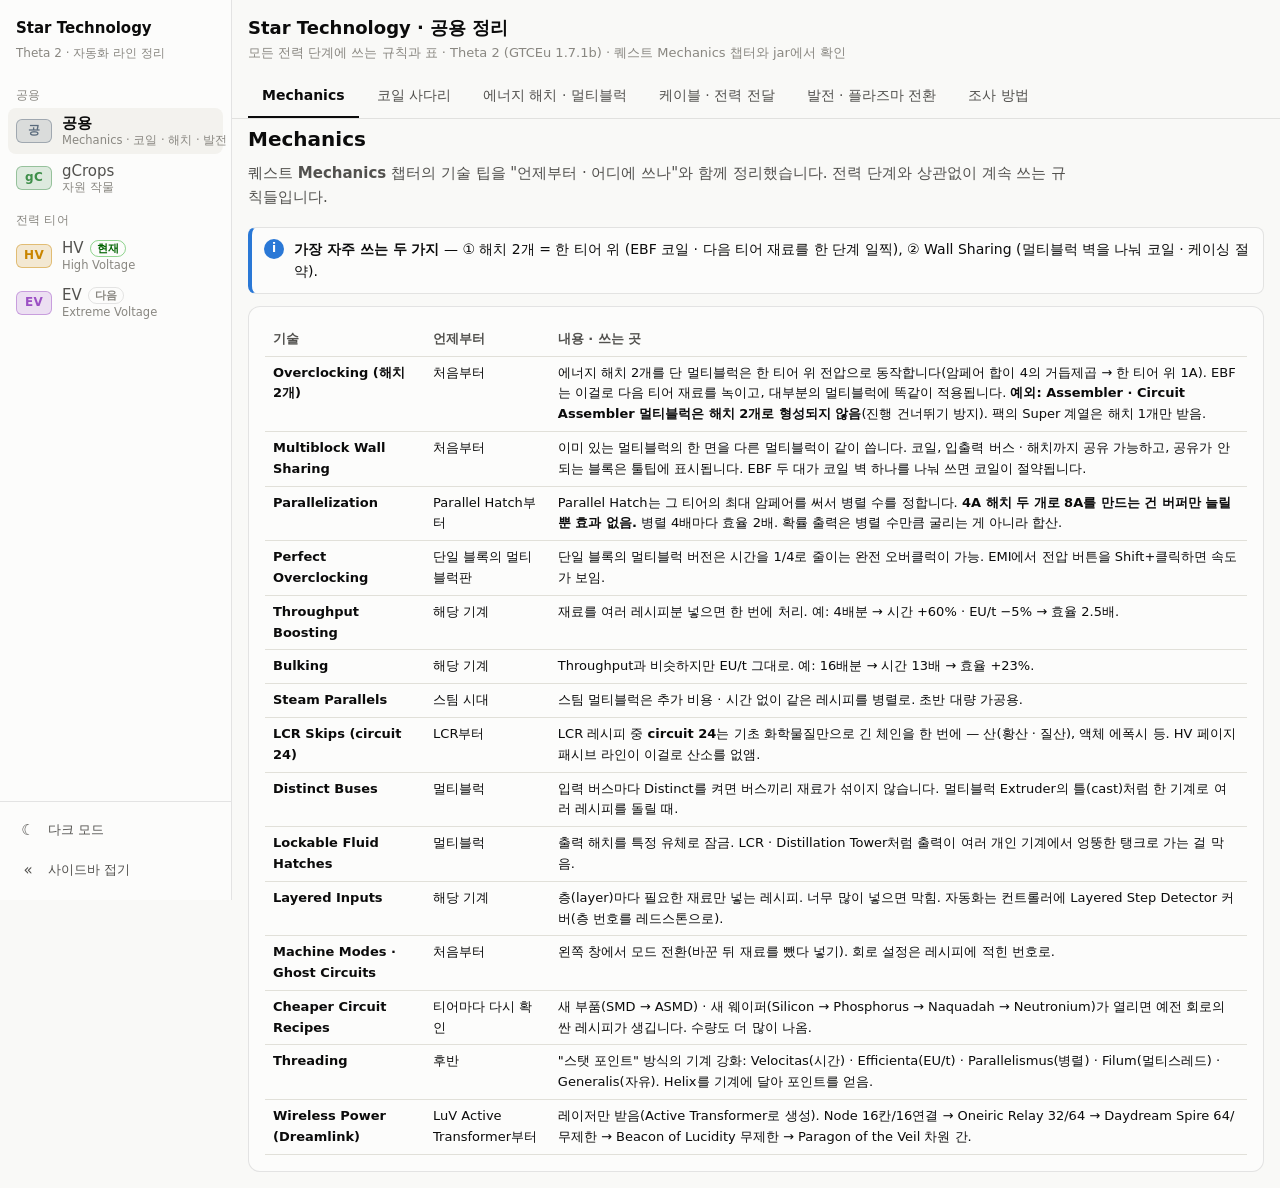
==== common.html @ 49a5d11f "Add shared page (Mechanics, coils, hatches, power) and gCrops page; fix coil and hatch notes on HV/E" ====
<!doctype html>
<html lang="ko">
<head>
<meta charset="utf-8">
<meta name="viewport" content="width=device-width, initial-scale=1">
<title>공용 정리</title>
<link rel="stylesheet" href="assets/site.css">
<link rel="stylesheet" href="assets/page.css">
<script src="assets/shell.js"></script>
</head>
<body data-tier="공용">
<header>
  <div class="wrap">
    <div class="top">
      <div>
        <h1>Star Technology · 공용 정리</h1>
        <div class="meta">모든 전력 단계에 쓰는 규칙과 표 · Theta 2 (GTCEu 1.7.1b) · 퀘스트 Mechanics 챕터와 jar에서 확인</div>
      </div>
    </div>
    <nav class="tabs" role="tablist" id="tabs"></nav>
  </div>
</header>
<main class="wrap" id="main"></main>
<div id="tip" role="tooltip"></div>
<script src="assets/charts.js"></script>
<script src="assets/layout3d.js"></script>
<script src="assets/page.js"></script>
<script>
const S = { topic: 'mech', sub: {}, layGhost: true, layPipes: true, layLabels: true };
const TN = ['ULV', 'LV', 'MV', 'HV', 'EV', 'IV', 'LuV', 'ZPM', 'UV', 'UHV'];
const V = [8, 32, 128, 512, 2048, 8192, 32768, 131072, 524288, 2097152];
const VA = [7, 30, 120, 480, 1920, 7680, 30720, 122880, 491520, 1966080];

const TOPICS = [
  { id: 'mech', name: 'Mechanics' },
  { id: 'coil', name: '코일 사다리' },
  { id: 'hatch', name: '에너지 해치 · 멀티블럭' },
  { id: 'cable', name: '케이블 · 전력 전달' },
  { id: 'power', name: '발전 · 플라즈마 전환' },
  { id: 'method', name: '조사 방법' },
];

/* ---------- Mechanics ---------- */
const MECH = [
  ['Overclocking (해치 2개)', '처음부터', '에너지 해치 2개를 단 멀티블럭은 한 티어 위 전압으로 동작합니다(암페어 합이 4의 거듭제곱 → 한 티어 위 1A). EBF는 이걸로 다음 티어 재료를 녹이고, 대부분의 멀티블럭에 똑같이 적용됩니다. <b>예외: Assembler · Circuit Assembler 멀티블럭은 해치 2개로 형성되지 않음</b>(진행 건너뛰기 방지). 팩의 Super 계열은 해치 1개만 받음.'],
  ['Multiblock Wall Sharing', '처음부터', '이미 있는 멀티블럭의 한 면을 다른 멀티블럭이 같이 씁니다. 코일, 입출력 버스 · 해치까지 공유 가능하고, 공유가 안 되는 블록은 툴팁에 표시됩니다. EBF 두 대가 코일 벽 하나를 나눠 쓰면 코일이 절약됩니다.'],
  ['Parallelization', 'Parallel Hatch부터', 'Parallel Hatch는 그 티어의 최대 암페어를 써서 병렬 수를 정합니다. <b>4A 해치 두 개로 8A를 만드는 건 버퍼만 늘릴 뿐 효과 없음.</b> 병렬 4배마다 효율 2배. 확률 출력은 병렬 수만큼 굴리는 게 아니라 합산.'],
  ['Perfect Overclocking', '단일 블록의 멀티블럭판', '단일 블록의 멀티블럭 버전은 시간을 1/4로 줄이는 완전 오버클럭이 가능. EMI에서 전압 버튼을 Shift+클릭하면 속도가 보임.'],
  ['Throughput Boosting', '해당 기계', '재료를 여러 레시피분 넣으면 한 번에 처리. 예: 4배분 → 시간 +60% · EU/t −5% → 효율 2.5배.'],
  ['Bulking', '해당 기계', 'Throughput과 비슷하지만 EU/t 그대로. 예: 16배분 → 시간 13배 → 효율 +23%.'],
  ['Steam Parallels', '스팀 시대', '스팀 멀티블럭은 추가 비용 · 시간 없이 같은 레시피를 병렬로. 초반 대량 가공용.'],
  ['LCR Skips (circuit 24)', 'LCR부터', 'LCR 레시피 중 <b>circuit 24</b>는 기초 화학물질만으로 긴 체인을 한 번에 — 산(황산 · 질산), 액체 에폭시 등. HV 페이지 패시브 라인이 이걸로 산소를 없앰.'],
  ['Distinct Buses', '멀티블럭', '입력 버스마다 Distinct를 켜면 버스끼리 재료가 섞이지 않습니다. 멀티블럭 Extruder의 틀(cast)처럼 한 기계로 여러 레시피를 돌릴 때.'],
  ['Lockable Fluid Hatches', '멀티블럭', '출력 해치를 특정 유체로 잠금. LCR · Distillation Tower처럼 출력이 여러 개인 기계에서 엉뚱한 탱크로 가는 걸 막음.'],
  ['Layered Inputs', '해당 기계', '층(layer)마다 필요한 재료만 넣는 레시피. 너무 많이 넣으면 막힘. 자동화는 컨트롤러에 Layered Step Detector 커버(층 번호를 레드스톤으로).'],
  ['Machine Modes · Ghost Circuits', '처음부터', '왼쪽 창에서 모드 전환(바꾼 뒤 재료를 뺐다 넣기). 회로 설정은 레시피에 적힌 번호로.'],
  ['Cheaper Circuit Recipes', '티어마다 다시 확인', '새 부품(SMD → ASMD) · 새 웨이퍼(Silicon → Phosphorus → Naquadah → Neutronium)가 열리면 예전 회로의 싼 레시피가 생깁니다. 수량도 더 많이 나옴.'],
  ['Threading', '후반', '"스탯 포인트" 방식의 기계 강화: Velocitas(시간) · Efficienta(EU/t) · Parallelismus(병렬) · Filum(멀티스레드) · Generalis(자유). Helix를 기계에 달아 포인트를 얻음.'],
  ['Wireless Power (Dreamlink)', 'LuV Active Transformer부터', '레이저만 받음(Active Transformer로 생성). Node 16칸/16연결 → Oneiric Relay 32/64 → Daydream Spire 64/무제한 → Beacon of Lucidity 무제한 → Paragon of the Veil 차원 간.'],
];
function viewMech() {
  return `
  <h2>Mechanics</h2>
  <p class="lead">퀘스트 <b>Mechanics</b> 챕터의 기술 팁을 "언제부터 · 어디에 쓰나"와 함께 정리했습니다. 전력 단계와 상관없이 계속 쓰는 규칙들입니다.</p>
  ${callout('info', 'i', '<b>가장 자주 쓰는 두 가지</b> — ① 해치 2개 = 한 티어 위 (EBF 코일 · 다음 티어 재료를 한 단계 일찍), ② Wall Sharing (멀티블럭 벽을 나눠 코일 · 케이싱 절약).')}
  <div class="card"><div class="tscroll"><table>
    <thead><tr><th>기술</th><th>언제부터</th><th>내용 · 쓰는 곳</th></tr></thead>
    <tbody>${MECH.map(([a, b, c]) => `<tr><td><b>${esc(a)}</b></td><td>${esc(b)}</td><td>${c}</td></tr>`).join('')}</tbody></table></div></div>`;
}

/* ---------- 코일 사다리 ---------- */
// GTCEu CoilBlock$CoilType 온도(jar). 조립 전압은 팩 coils.js. EBF 실효 온도 = 코일 + 100 × max(0, 멀티블럭 티어 − MV)
const COILS = [
  { t: 1, n: 'Cupronickel', k: 1800, make: 'Cupronickel 2x wire 8 · Bronze foil 8 · Tin Alloy 144' },
  { t: 2, n: 'Kanthal', k: 2700, make: 'Kanthal 2x wire 8 · Aluminium foil 8 · Copper 144' },
  { t: 3, n: 'Nichrome', k: 3600, make: 'Nichrome 2x wire 8 · Stainless foil 8 · Borosilicate Glass foil 4 · Aluminium 144' },
  { t: 4, n: 'RTM Alloy', k: 4500, make: 'RTM 2x wire 8 · Vanadium Steel foil 8 · Borosilicate Glass foil 8 · Nichrome 144' },
  { t: 5, n: 'HSS-G', k: 5400, make: 'HSS-G 2x wire 8 · Tungsten Carbide foil 8 · Borosilicate Glass foil 16 · Tungsten 144' },
  { t: 6, n: 'Naquadah', k: 7200, make: 'HSS-G Frame · Naquadah 2x wire 8 · Osmium foil 8 · Niobium Nitride foil 8 · Tungstensteel 144' },
  { t: 7, n: 'Trinium', k: 9001, make: 'HSS-E Frame · Trinium 2x wire 8 · Enriched Naquadah foil 8 · Niobium Nitride foil 16 · Naquadah 144' },
  { t: 8, n: 'Tritanium', k: 10800, make: 'Trinaquadalloy Frame · Tritanium 2x wire 8 · Naquadria foil 8 · Niobium Nitride foil 32 · Trinium 144' },
];
// jar 재료 정의의 blast 온도 (blast.mjs)
const BLAST = [['Stainless Steel', 1700], ['Kanthal', 1800], ['Titanium', 1941], ['Titanium 추출(TiCl4)', 2141], ['Silicon Boule', 1784], ['Phosphorus Boule', 2484], ['Nichrome', 2700], ['Niobium', 2750],
  ['Tungstensteel', 3000], ['RTM Alloy', 3000], ['Tungsten Carbide', 3058], ['Tungsten', 3600], ['HSS-G', 4200], ['Iridium · Osmium · Osmiridium', 4500], ['Niobium-Titanium · Vanadium-Gallium · YBCO', 4500],
  ['HSS-E · HSS-S', 5000], ['Naquadah', 5000], ['Naquadah Boule', 5400], ['Samarium', 5400], ['Europium', 6000], ['Neutronium Boule', 6484], ['Enriched Naquadah', 7000], ['Naquadah Alloy · Trinium', 7200], ['Naquadria', 9000]];
const effTemp = c => c.k + 100 * Math.max(0, (c.t + 1) - 2);   // 그 티어 해치 2개 = 한 티어 위
function viewCoil() {
  const rows = COILS.map((c, i) => {
    const max = effTemp(c), prev = i ? effTemp(COILS[i - 1]) : 0;
    const newly = BLAST.filter(([, k]) => k <= max && k > prev).map(([n]) => n);
    return { c, max, newly };
  });
  return `
  <h2>코일 사다리</h2>
  <p class="lead"><b>해치 2개 = 한 티어 위</b>라서, 각 전력 단계에서 <b>한 단계 위 코일을 만들고 바로 씁니다</b> — MV에서 Kanthal, HV에서 Nichrome, EV에서 RTM. 코일 조립기의 전압이 그 단계 전압이고, 코일 재료의 blast 온도는 바로 아래 코일 + 해치 2개 보너스로 녹습니다.</p>
  ${callout('info', 'i', 'EBF 실효 온도 = 코일 온도 + <b>100K × (멀티블럭 티어 − MV)</b> — jar의 <code>CoilWorkableElectricMultiblockMachine</code>에서 확인. 멀티블럭 티어는 해치 합산 전압이라 해치 2개면 한 티어 위로 계산됩니다. 코일 온도: Cupronickel 1800 · Kanthal 2700 · Nichrome 3600 · RTM 4500 · HSS-G 5400 · Naquadah 7200 · Trinium 9001 · Tritanium 10800 (<code>CoilBlock$CoilType</code>).')}
  <div class="card">
    <h3>단계별 코일과 녹일 수 있는 온도</h3>
    <p class="sub">해치 2개 기준. 막대 = 그 단계에서 만든 코일로 낼 수 있는 최고 온도.</p>
    ${hbar(rows.map(r => ({ label: `${TN[r.c.t]} → ${r.c.n}`, sub: `조립 ${TN[r.c.t]} · 멀티블럭 ${TN[r.c.t + 1]}`, value: r.max, color: 'var(--s8)', text: `${fmt(r.max, 0)}K` })), { cols: ['단계 → 코일', '최고 온도'] })}
  </div>
  <div class="card">
    <div class="tscroll"><table>
      <thead><tr><th>단계</th><th>만들 코일</th><th class="n">코일</th><th class="n">최고 (해치 2개)</th><th>새로 녹는 것</th><th>코일 재료 (팩 <code>coils.js</code>)</th></tr></thead>
      <tbody>${rows.map(r => `<tr><td><b>${TN[r.c.t]}</b></td><td>${r.c.n}</td><td class="n">${fmt(r.c.k, 0)}K</td><td class="n"><b>${fmt(r.max, 0)}K</b></td><td>${esc(r.newly.join(' · ') || '—')}</td><td>${esc(r.c.make)}</td></tr>`).join('')}</tbody></table></div>
    <p class="sub" style="margin:10px 0 0">1,750K가 넘는 금속은 Hot ingot으로 나와 Vacuum Freezer가 필요합니다(Kanthal은 Chemical Bath로 식힘). 팩 코일 <code>molybdenum_disilicide_coil_block</code>(EV 조립)은 GCYM · 팩 멀티블럭 전용 케이싱.</p>
  </div>
  <div class="card">
    <h3>같은 규칙이 적용되는 곳</h3>
    <ul class="pts">
      <li><b>해치 2개를 받는 멀티블럭 전부</b>: EBF · Distillation Tower · LCR · Vacuum Freezer · Implosion Compressor · Pyrolyse Oven · GCYM 대형 기계 · 팩 Ore Factory · Void Extractor · Large Sieve 등(에너지 해치 탭) — 전압이 한 단계 위라 다음 티어 레시피가 한 단계 일찍 됩니다.</li>
      <li><b>안 되는 곳</b>: 단일 블록 기계, <b>Assembler · Circuit Assembler 멀티블럭</b>(Mechanics), 팩 <b>Super</b> 계열(해치 1개).</li>
    </ul>
  </div>`;
}

/* ---------- 에너지 해치 · 멀티블럭 ---------- */
const HATCH_PARTS = [
  ['LV', '—', 'Tin 케이블 2 · LV Voltage Coil', '—'], ['MV', 'ULPIC 1', 'Copper 케이블 2 · MV Voltage Coil', 'ULPIC: Silicon · Blue 렌즈 → Cutter MV (클린룸 X)'],
  ['HV', 'LPIC 2', 'Gold 케이블 2 · HV Voltage Coil · NaK 1000', 'LPIC: Orange 렌즈 → Cutter <b>HV · 클린룸</b>'], ['EV', 'PIC 2', 'Aluminium 케이블 2 · EV Voltage Coil(Pt fine 16) · NaK 2000', 'PIC: Phosphorus · Brown 렌즈 → Cutter <b>EV · 클린룸</b>'],
  ['IV', 'HPIC 2', 'Tungsten 케이블 2 · IV Voltage Coil · NaK 3000', 'HPIC: Cutter <b>IV · 클린룸</b>'], ['LuV', 'HPIC 2 + LuV 회로', 'NbTi 케이블 4 · LuV Voltage Coil 2 · NaK 6000 · Solder 720 (Assembly Line)', 'UHPIC 절단은 LuV'],
  ['ZPM', 'UHPIC 2 + ZPM 회로', 'Vanadium-Gallium 케이블 4 · ZPM Voltage Coil 2 · NaK 8000 · Solder 1440 (Assembly Line)', '—'], ['UV', 'UHPIC 2 + UV 회로', 'YBCO 케이블 4 · UV Voltage Coil 2 · NaK 10000 · Solder 2880 (Assembly Line)', '—'],
];
const H1 = ['Super EBF', 'Super Vacuum Freezer', 'Super Electric Ore Factory', 'Super Cutter', 'Super Implosion Compressor', 'Super Pyrolyse', 'Super Cracker', 'Super ABS', 'Distillery Column', 'Industrial Extraction Chamber', 'Industrial Brewing Station', 'Rock Filtrator', 'Mechanical Sieve'];
const H2 = ['Electric Blast Furnace', 'Large Chemical Reactor', 'Distillation Tower', 'Vacuum Freezer', 'Implosion Compressor', 'Pyrolyse Oven', 'GCYM 대형 기계 (Large Cutter · Mixer · Centrifuge …) — Large Assembler · Circuit Assembler 제외', 'Electric Ore Factory · Ore Processing Plant (팩)', 'Void Extractor (팩)', 'Large Sieve · Rock Sifter (팩)', 'Molten Destabiliser (팩 · LuV)'];
function viewHatch() {
  return `
  <h2>에너지 해치 · 멀티블럭</h2>
  <p class="lead">멀티블럭이 에너지 해치를 몇 개 받는지가 "그 레시피를 언제 돌릴 수 있나"를 정합니다. GTCEu 멀티블럭은 <code>autoAbilities</code>로 <b>최소 1 · 최대 2</b>(jar), 팩 멀티블럭은 <code>P.ability(PA.euIn, { max })</code>로 각자 정합니다(startup 스크립트).</p>
  <div class="grid2">
    <div class="card"><h3>해치 1개만 — 같은 티어 해치가 필요</h3><ul class="pts">${H1.map(x => `<li>${esc(x)}</li>`).join('')}</ul>
      <p class="sub" style="margin:10px 0 0">팩의 <b>Super</b> 계열은 전부 1개. 빠르지만 한 티어 위 레시피를 앞당겨 쓸 수 없습니다.</p></div>
    <div class="card"><h3>해치 2개까지 — 한 티어 아래 해치 2개로 대체</h3><ul class="pts">${H2.map(x => `<li>${esc(x)}</li>`).join('')}</ul>
      <p class="sub" style="margin:10px 0 0">여기 없는 팩 멀티블럭은 컨트롤러 툴팁 ${EMI}. <b>예외</b>: Assembler · <b>Circuit Assembler</b> 멀티블럭은 해치 2개로 형성되지 않습니다(Mechanics). Cleanroom의 한도는 ${EMI}.</p></div>
  </div>
  <div class="card">
    <h3>티어별 에너지 해치 부품</h3>
    <p class="sub">해치는 그 티어 Assembler(LuV부터 Assembly Line)로 만들고, 부품 칩의 절단 전압이 한 단계씩 올라갑니다 — <b>HV 해치부터 클린룸이 필요</b>합니다.</p>
    <div class="tscroll"><table><thead><tr><th>해치</th><th>칩</th><th>나머지</th><th>칩 만드는 곳</th></tr></thead>
      <tbody>${HATCH_PARTS.map(r => `<tr><td><b>${r[0]}</b></td><td>${r[1]}</td><td>${r[2]}</td><td>${r[3]}</td></tr>`).join('')}</tbody></table></div>
  </div>
  <div class="card">
    <h3>웨이퍼 사다리</h3>
    <div class="tscroll"><table><thead><tr><th>Boule</th><th>EBF</th><th class="n">온도</th><th>실제로 녹는 단계 (해치 2개)</th><th>여는 것</th></tr></thead>
      <tbody>
        <tr><td>Silicon</td><td>MV</td><td class="n">1,784K</td><td>LV→MV Cupronickel (1,800)</td><td>CPU · RAM · ULPIC · LPIC · ILC · SSoC (MV 각인)</td></tr>
        <tr><td>Phosphorus</td><td>HV</td><td class="n">2,484K</td><td>MV Kanthal (2,800)</td><td>NAND · NOR · PIC · SoC (HV · 클린룸) · 각인 수량 ×4</td></tr>
        <tr><td>Naquadah</td><td>EV</td><td class="n">5,400K</td><td><b>IV</b> HSS-G (5,800) — EV 레시피지만 온도 때문에 IV</td><td>ASoC · 각인 수량 ×8</td></tr>
        <tr><td>Neutronium</td><td>IV</td><td class="n">6,484K</td><td><b>LuV</b> Naquadah (7,700)</td><td>각인 수량 ×16</td></tr>
      </tbody></table></div>
  </div>`;
}

/* ---------- 케이블 · 전력 전달 ---------- */
const SC = [['LV', 'Soul Infused'], ['MV', 'Signalum'], ['HV', 'Lumium'], ['EV', 'Enderium'], ['IV', 'Shellite'], ['LuV', 'Twinite'], ['ZPM', 'Dragonsteel'], ['UV', 'Prismalium · Melodium'], ['UHV', 'Stellarium'], ['UEV', 'Ancient Runicalium · Enriched Pallarovium Alloy'], ['UIV', 'Rhenium Super-Composite Alloy']];
function viewCable() {
  return `
  <h2>케이블 · 전력 전달</h2>
  <div class="grid2">
    <div class="card"><h3>티어별 초전도 케이블 (Mechanics)</h3><p class="sub">손실 0 · 암페어 더 많이. GTCEu 자체 초전도체보다 만들기 쉬워서 이쪽을 씁니다.</p>
      <div class="tscroll"><table><thead><tr><th>티어</th><th>재료</th></tr></thead><tbody>${SC.map(([a, b]) => `<tr><td><b>${a}</b></td><td>${esc(b)}</td></tr>`).join('')}</tbody></table></div></div>
    <div class="card"><h3>전압 올리기 · 옮기기</h3><ul class="pts">
      <li><b>트랜스포머 승압</b>: 한 단계 아래 4A → 위 1A. <code>&lt;tier&gt;_transformer</code>는 그 티어와 한 단계 위를 잇습니다(HV 트랜스포머 = HV ↔ EV). Assembler: Hull + 한 단계 위 케이블 1 + 그 티어 케이블 4 ${EMI} 개수.</li>
      <li><b>컨버터</b>(<code>enableFEConverters: true</code>): FE ↔ EU, <b>4 FE = 1 EU</b>(<code>gtceu.yaml</code>). 기지는 LaserIO 에너지 카드 → <code>mv_16a</code> 컨버터 방식.</li>
      <li><b>해치 2개 = 한 티어 위</b>라 멀티블럭은 승압 없이 한 단계 위 전압을 씁니다(해치 탭).</li>
      <li><b>Dreamlink</b>(LuV Active Transformer부터): 레이저만 받는 무선 전력. 범위 · 연결 수는 Mechanics 탭.</li>
    </ul></div>
  </div>`;
}

/* ---------- 발전 · 플라즈마 전환 ---------- */
// 공급: 한 대(한 기)당 대략 EU/t — 팩 · jar 값. 수요: 상시 가동 기계 10대 × 그 티어 VA (가정)
const GEN = [
  { n: 'Lapidary Dynamo (EV 킷)', t: 'HV~EV', ti: 3, eu: 1080, note: '40 RF/t × BaseMod 27 × DynamoPower 4 = 4,320 RF/t ÷ 4. Diatron으로 시간당 다이아몬드 ~140개/대', col: 'var(--s4)' },
  { n: 'Large Combustion Engine', t: 'EV', ti: 4, eu: 2048, note: 'Gasoline 1,600 EU/mB → 1.28 mB/t. 산소 부스트 ×2', col: 'var(--s2)' },
  { n: 'Extreme Combustion Engine', t: 'IV', ti: 5, eu: 8192, note: 'Liquid Oxygen 부스트 ×2. High Octane 3,200 EU/mB', col: 'var(--s2)' },
  { n: 'Fusion LuV + Plasma (Helium)', t: 'LuV', ti: 6, eu: 72700, note: 'D 1000 + T 1000 → He 플라즈마 1000 / 7.2초. 5mB당 27t × 2048. 순출력 (터빈 효율 전)', col: 'var(--s5)' },
  { n: 'Fusion ZPM + Plasma (Nitrogen)', t: 'ZPM', ti: 7, eu: 296000, note: 'Be 144 + D 3000 → N 플라즈마 1000 / 7.2초. 5mB당 110t × 2048', col: 'var(--s5)' },
  { n: 'Fusion ZPM + Plasma (Argon)', t: 'ZPM', ti: 7, eu: 305000, note: 'C 144 + Mg 144 → Ar 플라즈마 1000 / 7.2초. 5mB당 116t × 2048', col: 'var(--s5)' },
  { n: 'Fusion UV + Plasma (Nickel)', t: 'UV', ti: 8, eu: 338000, note: 'K 144 + F 1000 → Ni 플라즈마 144 / 7.2초. 1mB당 180t × 2048', col: 'var(--s5)' },
];
const LOAD = 10;   // 상시 가동 기계 수 가정
function viewPower() {
  const tiers = [3, 4, 5, 6, 7, 8];
  const demand = t => LOAD * VA[t];
  const logw = v => Math.max(2, Math.log10(v) / Math.log10(3e6) * 100);
  return `
  <h2>발전 · 플라즈마 전환</h2>
  <p class="lead">Power 챕터가 의도한 경로는 <b>Thermal Dynamo(증강은 EV까지) → Large · Extreme · Modular Combustion → Fusion + Plasma Turbine</b>입니다. 보석 발전으로 버틸 수 있는 한계와 플라즈마로 넘어갈 시점을 수요 · 공급으로 추정했습니다.</p>
  ${callout('ok', '✓', `<b>결론 (추정)</b> — 보석 발전은 <b>EV 중반(~10k EU/t, Dynamo 10대 · 다이아몬드 시간당 ~1,400개)</b>이 한계입니다. <b>IV 진입 때 Extreme Combustion</b>으로 넘어가고, <b>플라즈마 터빈은 LuV Fusion(헬륨)부터 가능하지만 한 기 7만 EU/t라 LuV 수요(~30만)를 못 채우므로 본격 전환은 ZPM Fusion(질소 · 아르곤, 기당 ~30만)</b>입니다. LuV 동안은 Extreme Combustion 여러 대 + Fusion LuV를 병행하세요.`)}
  ${callout('info', 'i', '<b>보석 발전을 늘리는 길</b> — 다이아몬드를 체질 대신 <a href="gcrops.html#plan">gCrops</a>로 키우면(Diamond = 작물 티어 1, LV Harvester) 한계가 다이아몬드 공급이 아니라 Dynamo 수로 바뀝니다. 그래도 증강 킷이 EV까지라 한 대 1,080 EU/t는 그대로여서, IV부터는 Combustion으로 넘어가는 결론은 같습니다.')}
  <div class="card">
    <h3>티어별 수요 vs 발전원 한 기</h3>
    <p class="sub">수요 = 상시 가동 기계 ${LOAD}대 × 그 티어 VA (가정 · 로그 막대). 실제 수요는 각 티어 페이지의 청크 전력을 합해 보정하세요.</p>
    <div class="tscroll"><table><thead><tr><th>티어</th><th class="n">수요 (가정)</th><th style="width:45%">규모</th><th>그 티어까지 쓸 수 있는 발전원 (필요 대수)</th></tr></thead>
      <tbody>${tiers.map(t => {
        const d = demand(t);
        const fit = GEN.filter(g => g.ti <= t && d / g.eu <= 40).map(g => `${g.n} ${fmt(Math.ceil(d / g.eu), 0)}기`).join(' · ');
        return `<tr><td><b>${TN[t]}</b></td><td class="n">${fmt(d, 0)} EU/t</td><td><div style="height:10px;border-radius:3px;background:var(--s8);width:${logw(d)}%"></div></td><td>${fit || '—'}</td></tr>`;
      }).join('')}</tbody></table></div>
  </div>
  <div class="card">
    <h3>발전원 한 기(대)의 출력</h3>
    ${hbar(GEN.map(g => ({ label: g.n, sub: g.t, value: Math.log10(g.eu), color: g.col, text: `${fmt(g.eu, 0)} EU/t`, tip: `${fmt(g.eu, 0)} EU/t|${g.note}` })), { cols: ['발전원', 'EU/t (로그 막대)'], noAxis: true })}
    <div class="tscroll" style="margin-top:12px"><table><thead><tr><th>발전원</th><th class="n">EU/t</th><th>근거</th></tr></thead>
      <tbody>${GEN.map(g => `<tr><td>${esc(g.n)}</td><td class="n">${fmt(g.eu, 0)}</td><td>${esc(g.note)}</td></tr>`).join('')}</tbody></table></div>
  </div>
  <div class="grid2">
    <div class="card"><h3>보석 발전의 한계</h3><ul class="pts">
      <li>Lapidary Dynamo 출력 = 40 RF/t × <b>BaseMod</b>(업그레이드 킷 LV 6 · MV 9 · HV 15 · EV 27) × <b>DynamoPower</b>(1 + Arc 킷 0.5/1/2/3) — Thermal jar <code>DynamoBlockEntity</code>.</li>
      <li>연료 에너지 × DynamoEnergy(Arc 0.95→0.8 × MCI 1.15→1.6). Diatron 750k RF · Flawless ×2.5 · Exquisite ×6.25(보석 4개).</li>
      <li>EV 킷 1대 = 1,080 EU/t. Exquisite로 태우면 시간당 보석 ~210개 = 다이아몬드 dust ~140 + Energium ~70. <b>10대(10.8k EU/t)면 다이아몬드 시간당 ~1,400개</b> — Rock Filter · Sand 체질로는 여기서 막힙니다.</li>
      <li>증강 킷이 EV까지만 있어서(<code>thermal_augments.js</code>) IV부터는 출력이 더 오르지 않습니다.</li>
    </ul></div>
    <div class="card"><h3>플라즈마 준비</h3><ul class="pts">
      <li>팩이 Fusion을 자체 레시피(<code>fusion_scaling.js</code>, <code>reflector_fusion_reactor</code>)로 바꿨습니다. 반사판 티어 1 = LuV Fusion(Helium · Lutetium …), 2 = ZPM(Nitrogen · Oxygen · Argon · Tin), 3 = UV(Nickel · Iron), 4 = Americium.</li>
      <li>플라즈마 연료값도 팩 값(<code>plasma_turbines.js</code>): 기체 플라즈마 5mB · 액체 1mB당 Helium 27t · Oxygen 98 · Nitrogen 110 · Argon 116 · Tin 84 · Iron 135 · Nickel 180 · Americium 984 (× 2,048 EU/t).</li>
      <li><b>Deuterium · Tritium</b>(헬륨 플라즈마 원료)을 LuV 전에 모아 두세요 — 기당 각 500B/시간.</li>
      <li>Plasma Large Turbine → Supreme(UHV) → Nyinsane(UIV). 로터 홀더 티어가 오를수록 출력 2배 · 연료 1.8배(Power 챕터 "Rotor Holder OCs").</li>
    </ul></div>
  </div>`;
}

/* ---------- 조사 방법 ---------- */
function viewMethod() {
  return `
  <h2>조사 방법</h2>
  <p class="lead">각 티어 페이지의 수치는 모두 팩 파일에서 직접 뽑았습니다. 다음 티어를 조사할 때 같은 방법을 씁니다.</p>
  <div class="card"><ul class="pts">
    <li><b>티어 = 회로 조립기 · 기계가 돌릴 수 있는 EU/t 상한.</b> 그 티어에 새로 열리는 것 = <code>VA[t−1] &lt; EU/t ≤ V[t]</code>인 레시피. 해치 2개 멀티블럭은 한 단계 일찍.</li>
    <li><b>GTCEu jar</b>(<code>mods/gtceu-st-*.jar</code>)를 <code>javap -c -p -constants</code>로 풀어 레시피 ID · 재료 · EU/t · 시간 · 클린룸을 읽습니다. 컨트롤러 제작법은 <code>MetaTileEntityLoader</code>, 재료 blast 온도는 재료 클래스.</li>
    <li><b>팩 KubeJS</b>(<code>kubejs/server_scripts/</code>): 로드되는 스크립트는 <code>logs/kubejs/server.log</code>로 확인. 멀티블럭 해치 한도는 <code>startup_scripts</code>의 <code>P.ability(PA.euIn, {max})</code>.</li>
    <li><b>팩 코어 모드</b>(<code>Star-Technology-Core-*.jar</code>): gCrops · Fusion 기계 같은 팩 전용 시스템.</li>
    <li><b>퀘스트</b>: <code>config/ftbquests/quests/</code> + 영문 로컬라이저. Mechanics · Power 챕터가 공용 규칙의 출처.</li>
    <li>확인 못 한 값은 페이지에 ${EMI} 또는 "가정"으로 표시합니다.</li>
  </ul></div>`;
}

const VIEWS = { mech: viewMech, coil: viewCoil, hatch: viewHatch, cable: viewCable, power: viewPower, method: viewMethod };
startPage({ key: 'common-web' });
</script>
</body>
</html>
---- assets/site.css ----
/* Shared by every tier page: colour tokens, base type, and the tier sidebar.
   Page-specific components (charts, flow diagrams, the 3D layout) stay in each page. */
:root {
  color-scheme: light;
  --page: #f9f9f7; --surface: #fcfcfb; --surface-2: #f3f2ee;
  --ink: #0b0b0b; --ink-2: #52514e; --muted: #898781;
  --grid: #e1e0d9; --axis: #c3c2b7; --border: rgba(11,11,11,.10);
  --edge: #9a988f;
  --s1: #2a78d6; --s2: #eb6834; --s3: #1baf7a; --s4: #eda100;
  --s5: #e87ba4; --s6: #008300; --s7: #4a3aa7; --s8: #e34948;
  --good: #0ca30c; --warning: #fab219; --serious: #ec835a; --critical: #d03b3b;
  --pos: #2a78d6; --neg: #e34948; --mid: #f0efec;
  --good-text: #006300;
  --side-w: 232px;
}
@media (prefers-color-scheme: dark) {
  :root:not([data-theme="light"]) {
    color-scheme: dark;
    --page: #0d0d0d; --surface: #1a1a19; --surface-2: #232321;
    --ink: #ffffff; --ink-2: #c3c2b7; --muted: #898781;
    --grid: #2c2c2a; --axis: #383835; --border: rgba(255,255,255,.10);
    --edge: #6b6a64;
    --s1: #3987e5; --s2: #d95926; --s3: #199e70; --s4: #c98500;
    --s5: #d55181; --s6: #008300; --s7: #9085e9; --s8: #e66767;
    --pos: #3987e5; --neg: #e66767; --mid: #383835;
    --good-text: #0ca30c;
  }
}
:root[data-theme="dark"] {
  color-scheme: dark;
  --page: #0d0d0d; --surface: #1a1a19; --surface-2: #232321;
  --ink: #ffffff; --ink-2: #c3c2b7; --muted: #898781;
  --grid: #2c2c2a; --axis: #383835; --border: rgba(255,255,255,.10);
  --edge: #6b6a64;
  --s1: #3987e5; --s2: #d95926; --s3: #199e70; --s4: #c98500;
  --s5: #d55181; --s6: #008300; --s7: #9085e9; --s8: #e66767;
  --pos: #3987e5; --neg: #e66767; --mid: #383835;
  --good-text: #0ca30c;
}
:root.side-collapsed { --side-w: 60px; }

* { box-sizing: border-box; }
html, body { margin: 0; }
body {
  background: var(--page); color: var(--ink);
  font: 15px/1.6 system-ui, -apple-system, "Segoe UI", "Malgun Gothic", sans-serif;
  padding-left: var(--side-w);
  transition: padding-left .18s ease;
}

/* ---------- sidebar ---------- */
#side {
  position: fixed; inset: 0 auto 0 0; z-index: 30; width: var(--side-w);
  display: flex; flex-direction: column;
  background: var(--surface); border-right: 1px solid var(--border);
  transition: width .18s ease, transform .18s ease;
  overflow: hidden;
}
#side .brand { padding: 16px 16px 12px; white-space: nowrap; }
#side .brand b { display: block; font-size: 15px; font-weight: 650; }
#side .brand span { font-size: 12px; color: var(--muted); }
#side .brand .mark { display: none; font-weight: 700; font-size: 14px; text-align: center; }
#side .group { font-size: 11.5px; color: var(--muted); padding: 10px 16px 4px; white-space: nowrap; letter-spacing: .02em; }
#side nav { display: flex; flex-direction: column; gap: 2px; padding: 0 8px; }
#side nav a {
  display: flex; align-items: center; gap: 10px; min-height: 40px; padding: 6px 8px;
  border-radius: 8px; color: var(--ink-2); text-decoration: none; white-space: nowrap;
}
#side nav a:hover { background: var(--surface-2); color: var(--ink); }
#side nav a[aria-current="page"] { background: var(--surface-2); color: var(--ink); font-weight: 600; }
#side nav a.soon { color: var(--muted); }
.tier {
  flex: none; width: 36px; height: 24px; border-radius: 6px; display: grid; place-items: center;
  font-size: 12px; font-weight: 700; letter-spacing: .02em;
  color: var(--tc); background: color-mix(in srgb, var(--tc) 16%, transparent);
  border: 1px solid color-mix(in srgb, var(--tc) 45%, transparent);
}
#side nav a.soon .tier { opacity: .55; }
#side .lbl { display: flex; flex-direction: column; line-height: 1.25; min-width: 0; }
#side .lbl small { font-size: 11.5px; color: var(--muted); font-weight: 400; }
#side .lbl .row { display: flex; align-items: center; gap: 6px; }
#side .badge {
  font-size: 10.5px; font-weight: 600; padding: 1px 6px; border-radius: 999px;
  border: 1px solid var(--border); color: var(--muted);
}
#side .badge.now { color: var(--good-text); border-color: color-mix(in srgb, var(--good) 45%, transparent); }
#side .foot { margin-top: auto; padding: 10px 8px 12px; display: flex; flex-direction: column; gap: 4px; border-top: 1px solid var(--border); }
#side .foot button {
  display: flex; align-items: center; gap: 10px; min-height: 36px; padding: 6px 10px; width: 100%;
  font: inherit; font-size: 13px; color: var(--ink-2); background: none; border: 0; border-radius: 8px;
  cursor: pointer; white-space: nowrap; text-align: left;
}
#side .foot button:hover { background: var(--surface-2); color: var(--ink); }
#side .foot .ico { flex: none; width: 20px; text-align: center; font-size: 15px; }
:root.side-collapsed #side .brand b, :root.side-collapsed #side .brand span,
:root.side-collapsed #side .group, :root.side-collapsed #side .lbl,
:root.side-collapsed #side .badge, :root.side-collapsed #side .foot .txt { display: none; }
:root.side-collapsed #side .brand .mark { display: block; }
:root.side-collapsed #side .brand { padding: 16px 0 12px; }
:root.side-collapsed #side nav a { justify-content: center; padding: 6px 0; }
:root.side-collapsed #side .foot button { justify-content: center; padding: 6px 0; }

#side-open { display: none; }
#side-scrim { display: none; }

/* Phones: the sidebar becomes a drawer opened from a floating button. */
@media (max-width: 800px) {
  body { padding-left: 0; }
  :root, :root.side-collapsed { --side-w: 248px; }
  #side { transform: translateX(-100%); box-shadow: none; }
  :root.side-open #side { transform: none; box-shadow: 0 8px 32px rgba(0,0,0,.25); }
  :root.side-collapsed #side .brand b, :root.side-collapsed #side .brand span,
  :root.side-collapsed #side .group, :root.side-collapsed #side .lbl,
  :root.side-collapsed #side .badge, :root.side-collapsed #side .foot .txt { display: revert; }
  :root.side-collapsed #side .lbl { display: flex; }
  :root.side-collapsed #side .brand .mark, #side .collapse { display: none !important; }
  :root.side-collapsed #side nav a, :root.side-collapsed #side .foot button { justify-content: flex-start; padding: 6px 10px; }
  :root.side-collapsed #side .brand { padding: 16px 16px 12px; }
  #side-open {
    display: grid; place-items: center; position: fixed; left: 16px; bottom: 16px; z-index: 25;
    width: 44px; height: 44px; border-radius: 50%; border: 1px solid var(--border);
    background: var(--surface); color: var(--ink); font-size: 18px; cursor: pointer;
    box-shadow: 0 4px 16px rgba(0,0,0,.18);
  }
  :root.side-open #side-scrim { display: block; position: fixed; inset: 0; z-index: 29; background: rgba(0,0,0,.35); }
}
@media (prefers-reduced-motion: reduce) {
  body, #side { transition: none; }
}
---- assets/page.css ----
/* Shared by tier pages: header, tabs, cards, tiles, charts, flow diagrams, tooltip. Tokens live in site.css. */
header {
  position: sticky; top: 0; z-index: 5;
  background: var(--page); border-bottom: 1px solid var(--border);
}
.wrap { max-width: 1120px; margin: 0 auto; padding: 0 16px; }
.top { display: flex; flex-wrap: wrap; align-items: center; gap: 12px 20px; padding: 14px 0 10px; }
.top h1 { font-size: 18px; margin: 0; font-weight: 650; }
.top .meta { color: var(--muted); font-size: 13px; }
.controls { margin-left: auto; display: flex; gap: 10px; align-items: center; flex-wrap: wrap; }
.seg { display: inline-flex; border: 1px solid var(--border); border-radius: 8px; overflow: hidden; }
.seg button, .btn {
  font: inherit; font-size: 13px; border: 0; background: var(--surface); color: var(--ink-2);
  padding: 5px 12px; cursor: pointer;
}
.seg button[aria-pressed="true"] { background: var(--ink); color: var(--page); }
.btn { border: 1px solid var(--border); border-radius: 8px; }
.ctl-label { font-size: 13px; color: var(--ink-2); }
nav.tabs { display: flex; gap: 4px; overflow-x: auto; scrollbar-width: none; }
nav.tabs button {
  font: inherit; font-size: 14px; background: none; border: 0; color: var(--ink-2);
  padding: 10px 14px; border-bottom: 2px solid transparent; cursor: pointer; white-space: nowrap;
}
nav.tabs button[aria-selected="true"] { color: var(--ink); border-bottom-color: var(--ink); font-weight: 600; }
main { padding: 20px 0 60px; }
section.tab { display: none; }
section.tab.on { display: block; }
h2 { font-size: 20px; margin: 4px 0 6px; }
h3 { font-size: 15px; margin: 0 0 4px; }
p.lead { color: var(--ink-2); margin: 0 0 18px; max-width: 820px; }
.card {
  background: var(--surface); border: 1px solid var(--border); border-radius: 12px;
  padding: 16px; margin-bottom: 16px; min-width: 0;
}
.card .sub { color: var(--muted); font-size: 13px; margin: 0 0 12px; }
.grid2 { display: grid; gap: 16px; grid-template-columns: repeat(auto-fit, minmax(min(100%, 420px), 1fr)); }
.grid2 > .card { margin-bottom: 0; }
.stack > * + * { margin-top: 16px; }
.tiles { display: grid; gap: 12px; grid-template-columns: repeat(auto-fit, minmax(min(100%, 200px), 1fr)); margin-bottom: 16px; }
.tile { background: var(--surface); border: 1px solid var(--border); border-radius: 12px; padding: 14px 16px; }
.tile .l { font-size: 13px; color: var(--ink-2); }
.tile .v { font-size: 28px; font-weight: 650; line-height: 1.2; margin-top: 4px; }
.tile .v small { font-size: 14px; font-weight: 500; color: var(--ink-2); margin-left: 4px; }
.tile .d { font-size: 12.5px; color: var(--muted); margin-top: 2px; }
.diagram { overflow-x: auto; }
.diagram svg { display: block; width: 100%; min-width: 720px; height: auto; }
svg text { font-family: inherit; }
.node rect.box { fill: var(--surface-2); stroke: var(--border); }
.node.src rect.box { fill: var(--surface); stroke: var(--axis); stroke-dasharray: 4 3; }
.node .t { font-size: 13px; font-weight: 600; fill: var(--ink); }
.node .s { font-size: 11.5px; fill: var(--ink-2); }
.node:hover rect.box, .edge:hover path.line { filter: brightness(1.08); }
.edge path.line { fill: none; stroke: var(--edge); stroke-linecap: round; }
.edge path.hit { fill: none; stroke: transparent; stroke-width: 16; }
.edge:hover path.line { stroke: var(--ink-2); }
.elabel { font-size: 11.5px; fill: var(--ink-2); paint-order: stroke; stroke: var(--surface); stroke-width: 4px; stroke-linejoin: round; }
.legend { display: flex; flex-wrap: wrap; gap: 6px 16px; font-size: 12.5px; color: var(--ink-2); margin: 10px 0 0; }
.legend span { display: inline-flex; align-items: center; gap: 6px; }
.legend i { width: 12px; height: 12px; border-radius: 3px; display: inline-block; }
.legend i.dash { background: none !important; border: 1.5px dashed var(--axis); }
/* bar charts */
.bars { display: grid; grid-template-columns: minmax(96px, max-content) 1fr; gap: 6px 12px; align-items: center; }
.bars .lab { font-size: 13px; color: var(--ink-2); text-align: right; line-height: 1.25; }
.bars .lab b { color: var(--ink); font-weight: 600; }
.track { position: relative; height: 28px; }
.track .bar {
  position: absolute; top: 4px; height: 20px; border-radius: 0 4px 4px 0; cursor: default;
  transition: filter .1s;
}
.track .bar.negb { border-radius: 4px 0 0 4px; }
.track .bar:hover, .track .seg-b:hover { filter: brightness(1.12); }
.track .val { position: absolute; top: 4px; z-index: 1; background: var(--surface); padding: 0 3px; border-radius: 3px; font-size: 12.5px; line-height: 20px; color: var(--ink); white-space: nowrap; font-variant-numeric: tabular-nums; }
.track .zero { position: absolute; top: 0; bottom: 0; width: 1px; background: var(--axis); }
.refline { position: absolute; top: -6px; bottom: -6px; width: 0; border-left: 1.5px solid var(--ink-2); pointer-events: none; }
.chart { position: relative; }
.chart .refl { position: absolute; font-size: 11.5px; color: var(--ink-2); white-space: nowrap; transform: translateX(-50%); }
.axisrow { display: grid; grid-template-columns: minmax(96px, max-content) 1fr; gap: 0 12px; margin-top: 4px; }
.axis { position: relative; height: 18px; border-top: 1px solid var(--axis); font-size: 11px; color: var(--muted); font-variant-numeric: tabular-nums; }
.axis span { position: absolute; top: 2px; transform: translateX(-50%); white-space: nowrap; }
.stackbar { display: flex; gap: 2px; height: 24px; }
.stackbar .seg-b { height: 100%; }
.stackbar .seg-b:first-child { border-radius: 0; }
.stackbar .seg-b:last-child { border-radius: 0 4px 4px 0; }
details.tbl { margin-top: 12px; font-size: 13px; }
details.tbl summary { cursor: pointer; color: var(--ink-2); }
table { border-collapse: collapse; width: 100%; font-size: 13px; }
th, td { text-align: left; padding: 6px 8px; border-bottom: 1px solid var(--grid); vertical-align: top; }
th { color: var(--ink-2); font-weight: 600; white-space: nowrap; }
td.n, th.n { text-align: right; font-variant-numeric: tabular-nums; }
.tscroll { overflow-x: auto; }
code { overflow-wrap: anywhere; font-family: ui-monospace, Consolas, monospace; font-size: 12.5px; background: var(--surface-2); padding: 1px 5px; border-radius: 4px; }
.callout { display: flex; gap: 10px; align-items: flex-start; border: 1px solid var(--border); border-left-width: 4px; border-radius: 8px; padding: 10px 12px; background: var(--surface); margin-bottom: 12px; font-size: 14px; }
.callout .ic { flex: none; width: 20px; height: 20px; border-radius: 50%; color: #fff; font-size: 12px; font-weight: 700; display: grid; place-items: center; margin-top: 1px; }
.callout.warn { border-left-color: var(--warning); } .callout.warn .ic { background: var(--warning); color: #0b0b0b; }
.callout.crit { border-left-color: var(--critical); } .callout.crit .ic { background: var(--critical); }
.callout.info { border-left-color: var(--s1); } .callout.info .ic { background: var(--s1); }
.callout.ok { border-left-color: var(--good); } .callout.ok .ic { background: var(--good); }
.callout b { font-weight: 650; }
.emi { display: inline-block; font-size: 11.5px; font-weight: 600; padding: 0 6px; border-radius: 4px; border: 1px solid var(--warning); color: var(--ink); background: color-mix(in srgb, var(--warning) 18%, transparent); }
ul.pts { margin: 0; padding-left: 20px; } ul.pts li + li { margin-top: 6px; }
.chip { display: inline-flex; align-items: center; gap: 5px; font-size: 12px; color: var(--ink-2); }
.chip i { width: 9px; height: 9px; border-radius: 2px; display: inline-block; }
#tip {
  position: fixed; z-index: 20; pointer-events: none; display: none; max-width: 300px;
  background: var(--surface); color: var(--ink); border: 1px solid var(--border); border-radius: 8px;
  box-shadow: 0 4px 16px rgba(0,0,0,.18); padding: 8px 10px; font-size: 12.5px; line-height: 1.45;
}
#tip .tv { font-weight: 650; font-size: 14px; }
#tip .tl { color: var(--ink-2); }
@media (max-width: 600px) {
  .top { padding-top: 10px; }
  .controls { margin-left: 0; }
  .tile .v { font-size: 24px; }
}
.subnav { display: flex; flex-wrap: wrap; gap: 6px; margin: 0 0 16px; }
.subnav button { font: inherit; font-size: 13px; padding: 5px 12px; border-radius: 999px; border: 1px solid var(--border); background: var(--surface); color: var(--ink-2); cursor: pointer; }
.subnav button[aria-selected="true"] { background: var(--ink); color: var(--page); border-color: var(--ink); }
ol.steps { margin: 0; padding-left: 22px; } ol.steps li + li { margin-top: 8px; }
.src { color: var(--muted); font-size: 12px; }
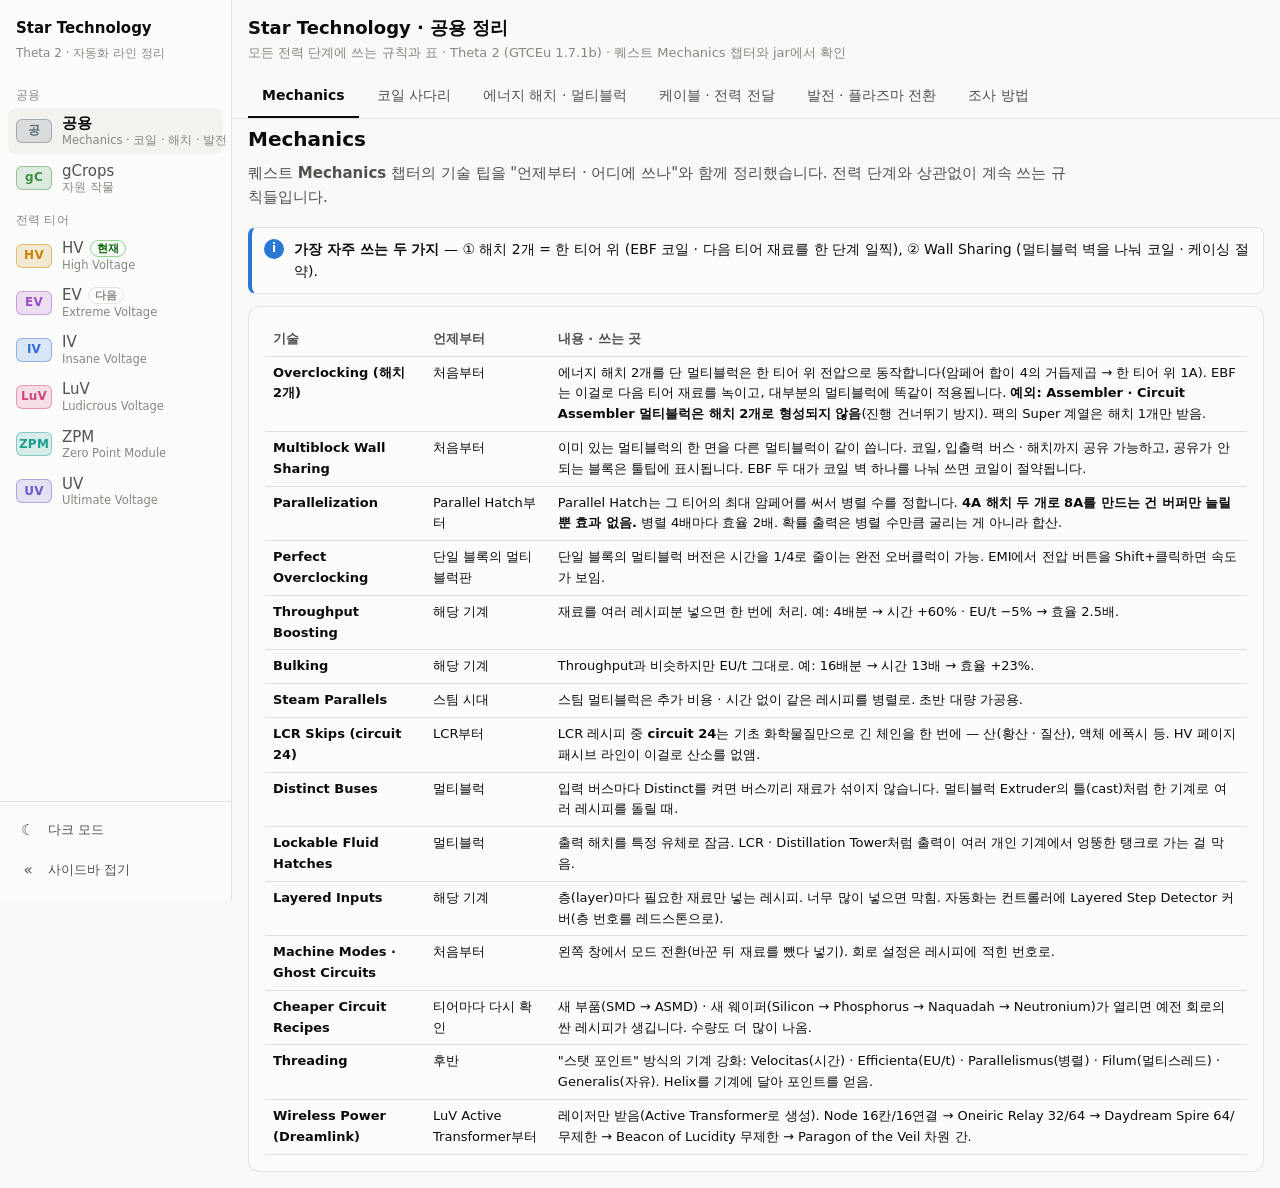
==== commit 60a5f253: "Add UV page (Abydos, Zirconium passive with 3D, reflector-3 fusion); correct fusion reflector tiers " ====
--- a/common.html
+++ b/common.html
@@ -123,7 +123,7 @@
   ['ZPM', 'UHPIC 2 + ZPM 회로', 'Vanadium-Gallium 케이블 4 · ZPM Voltage Coil 2 · NaK 8000 · Solder 1440 (Assembly Line)', '—'], ['UV', 'UHPIC 2 + UV 회로', 'YBCO 케이블 4 · UV Voltage Coil 2 · NaK 10000 · Solder 2880 (Assembly Line)', '—'],
 ];
 const H1 = ['Super EBF', 'Super Vacuum Freezer', 'Super Electric Ore Factory', 'Super Cutter', 'Super Implosion Compressor', 'Super Pyrolyse', 'Super Cracker', 'Super ABS', 'Distillery Column', 'Industrial Extraction Chamber', 'Industrial Brewing Station', 'Rock Filtrator', 'Mechanical Sieve'];
-const H2 = ['Electric Blast Furnace', 'Large Chemical Reactor', 'Distillation Tower', 'Vacuum Freezer', 'Implosion Compressor', 'Pyrolyse Oven', 'GCYM 대형 기계 (Large Cutter · Mixer · Centrifuge …) — Large Assembler · Circuit Assembler 제외', 'Electric Ore Factory · Ore Processing Plant (팩)', 'Void Extractor (팩)', 'Large Sieve · Rock Sifter (팩)', 'Molten Destabiliser (팩 · LuV)'];
+const H2 = ['Electric Blast Furnace', 'Large Chemical Reactor', 'Distillation Tower', 'Vacuum Freezer', 'Implosion Compressor', 'Pyrolyse Oven', 'GCYM 대형 기계 (Large Cutter · Mixer · Centrifuge …) — Large Assembler · Circuit Assembler 제외', 'Electric Ore Factory · Ore Processing Plant (팩)', 'Void Extractor (팩)', 'Large Sieve · Rock Sifter (팩)', 'Molten Destabiliser (팩 · UV)'];
 function viewHatch() {
   return `
   <h2>에너지 해치 · 멀티블럭</h2>
@@ -214,7 +214,8 @@
       <li>증강 킷이 EV까지만 있어서(<code>thermal_augments.js</code>) IV부터는 출력이 더 오르지 않습니다.</li>
     </ul></div>
     <div class="card"><h3>플라즈마 준비</h3><ul class="pts">
-      <li>팩이 Fusion을 자체 레시피(<code>fusion_scaling.js</code>, <code>reflector_fusion_reactor</code>)로 바꿨습니다. 반사판 티어 1 = LuV Fusion(Helium · Lutetium …), 2 = ZPM(Nitrogen · Oxygen · Argon · Tin), 3 = UV(Nickel · Iron), 4 = Americium.</li>
+      <li>팩이 Fusion을 자체 레시피(<code>fusion_scaling.js</code>, <code>reflector_fusion_reactor</code>)로 바꿨습니다. 레시피마다 <b>반사판(Reflector Casing) 등급</b>이 있고 — 1 Basic(EV 제작) · 2 Advanced(IV · Osmiridium · Naquadah) · 3 Complex(LuV · <b>Zirconium</b> = Abydos) · 4 Reinforced(ZPM) · 5 Borealic(UV) — 융합로 MK는 <b>시동 에너지 한도</b>를 정합니다(GTCEu 해치 16개 기준 MK1 160M · MK2 320M · MK3 640M, 팩 코어 <code>ReflectorFusionReactorMachine</code>). 반사판이 레시피보다 높으면 그만큼 오버클럭 여유.</li>
+      <li>그래서 Helium(1 · 40M) = MK1, <b>Argon · Nitrogen(2 · 180M · 280M) = MK2</b>, Nickel(3 · 480M) = Complex 반사판 + MK3, Americium(4 · 760M) = MK4.</li>
       <li>플라즈마 연료값도 팩 값(<code>plasma_turbines.js</code>): 기체 플라즈마 5mB · 액체 1mB당 Helium 27t · Oxygen 98 · Nitrogen 110 · Argon 116 · Tin 84 · Iron 135 · Nickel 180 · Americium 984 (× 2,048 EU/t).</li>
       <li><b>Deuterium · Tritium</b>(헬륨 플라즈마 원료)을 LuV 전에 모아 두세요 — 기당 각 500B/시간.</li>
       <li>Plasma Large Turbine → Supreme(UHV) → Nyinsane(UIV). 로터 홀더 티어가 오를수록 출력 2배 · 연료 1.8배(Power 챕터 "Rotor Holder OCs").</li>
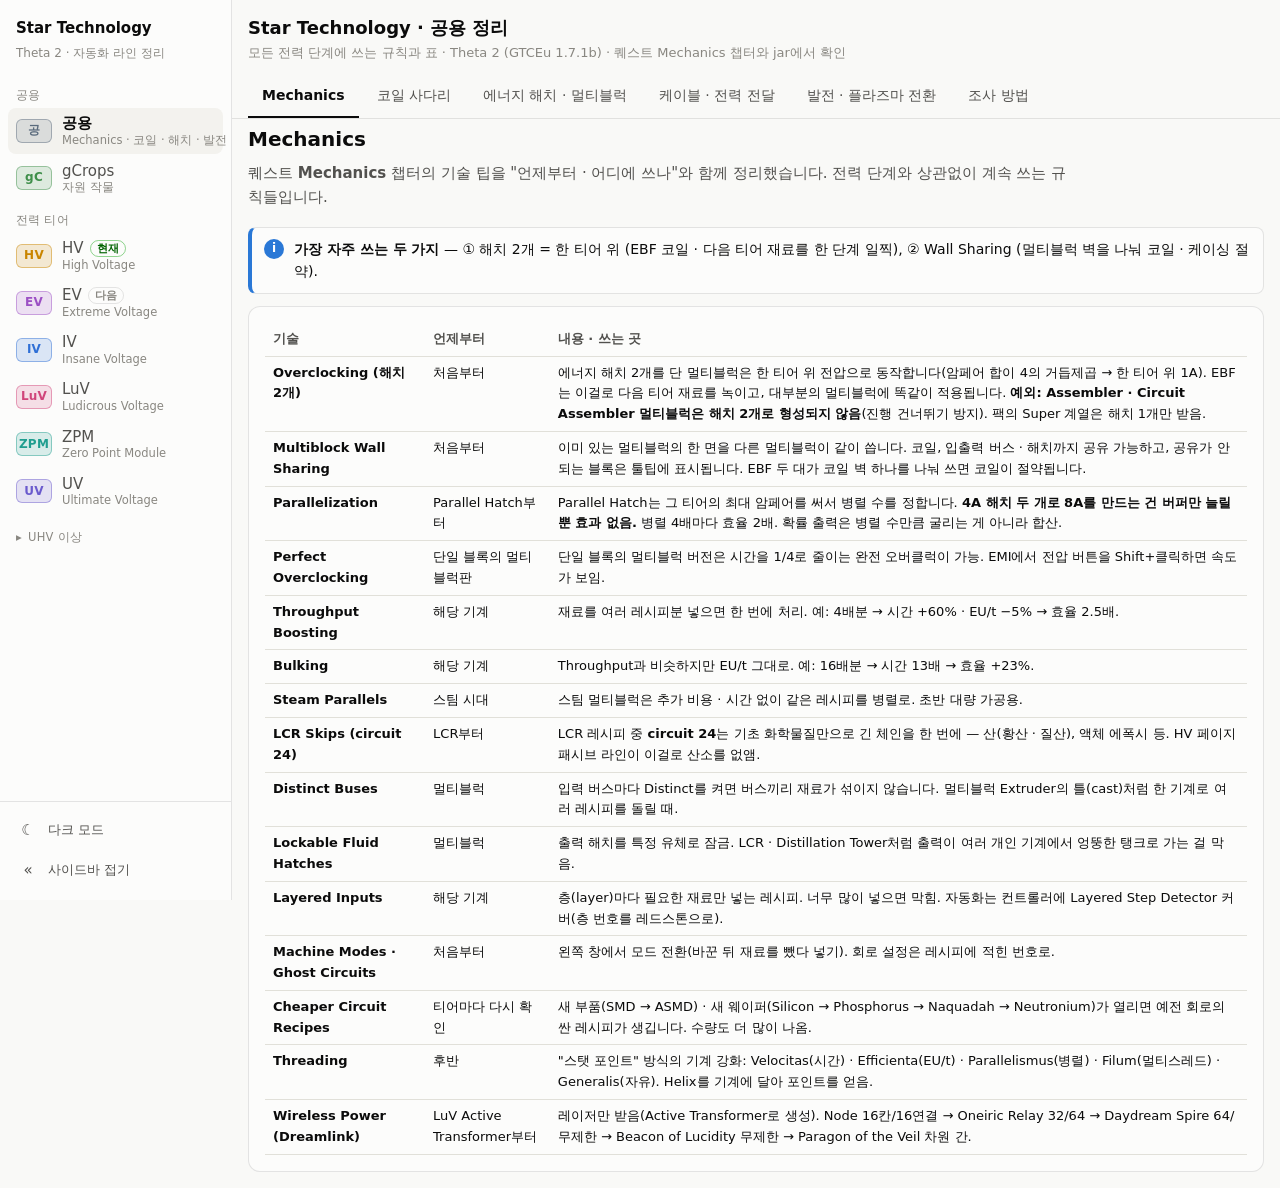
==== commit 477fca8f: "Add UXV page (Komaru, Rimula/Riftion passive); extend coil ladder to UIV Co-Authored-By: Claude Opus" ====
--- a/common.html
+++ b/common.html
@@ -27,7 +27,7 @@
 <script src="assets/page.js"></script>
 <script>
 const S = { topic: 'mech', sub: {}, layGhost: true, layPipes: true, layLabels: true };
-const TN = ['ULV', 'LV', 'MV', 'HV', 'EV', 'IV', 'LuV', 'ZPM', 'UV', 'UHV'];
+const TN = ['ULV', 'LV', 'MV', 'HV', 'EV', 'IV', 'LuV', 'ZPM', 'UV', 'UHV', 'UEV', 'UIV', 'UXV'];
 const V = [8, 32, 128, 512, 2048, 8192, 32768, 131072, 524288, 2097152];
 const VA = [7, 30, 120, 480, 1920, 7680, 30720, 122880, 491520, 1966080];
 
@@ -79,6 +79,9 @@
   { t: 6, n: 'Naquadah', k: 7200, make: 'HSS-G Frame · Naquadah 2x wire 8 · Osmium foil 8 · Niobium Nitride foil 8 · Tungstensteel 144' },
   { t: 7, n: 'Trinium', k: 9001, make: 'HSS-E Frame · Trinium 2x wire 8 · Enriched Naquadah foil 8 · Niobium Nitride foil 16 · Naquadah 144' },
   { t: 8, n: 'Tritanium', k: 10800, make: 'Trinaquadalloy Frame · Tritanium 2x wire 8 · Naquadria foil 8 · Niobium Nitride foil 32 · Trinium 144' },
+  { t: 9, n: 'Zalloy (팩)', k: 13499, make: 'Neutronium Frame · Zalloy 2x wire 8 · Zirconium foil 8 · RTAN fine 32 · Neutronium SiC foil 16 · Tritanium 144' },
+  { t: 10, n: 'Magmada Alloy (팩)', k: 16199, make: 'Ancient Netherite Frame · Magmada 2x wire 8 · Pure Netherite foil 8 · Enriched Pallarovium fine 32 · Neutronium SiC foil 32 · Adamantine 144' },
+  { t: 11, n: 'Abyssal Alloy (팩)', k: 18888, make: 'Draconyallium Frame · Abyssal 2x wire 8 · Nyanium foil 8 · RSCA fine 32 · Neutronium SiC foil 64 · Void 144' },
 ];
 // jar 재료 정의의 blast 온도 (blast.mjs)
 const BLAST = [['Stainless Steel', 1700], ['Kanthal', 1800], ['Titanium', 1941], ['Titanium 추출(TiCl4)', 2141], ['Silicon Boule', 1784], ['Phosphorus Boule', 2484], ['Nichrome', 2700], ['Niobium', 2750],
--- a/assets/site.css
+++ b/assets/site.css
@@ -61,6 +61,13 @@
 #side .brand span { font-size: 12px; color: var(--muted); }
 #side .brand .mark { display: none; font-weight: 700; font-size: 14px; text-align: center; }
 #side .group { font-size: 11.5px; color: var(--muted); padding: 10px 16px 4px; white-space: nowrap; letter-spacing: .02em; }
+#side .navs { flex: 1; min-height: 0; overflow-y: auto; overflow-x: hidden; }
+#side .fold { display: flex; align-items: center; gap: 6px; width: 100%; background: none; border: 0; font: inherit; font-size: 11.5px; color: var(--muted); cursor: pointer; text-align: left; margin-top: 4px; }
+#side .fold:hover { color: var(--ink); }
+#side .fold .caret { display: inline-block; transition: transform .15s ease; }
+#side .fold[aria-expanded="true"] .caret { transform: rotate(90deg); }
+#side nav[hidden] { display: none; }
+:root.side-collapsed #side #late-nav[hidden] { display: flex; }
 #side nav { display: flex; flex-direction: column; gap: 2px; padding: 0 8px; }
 #side nav a {
   display: flex; align-items: center; gap: 10px; min-height: 40px; padding: 6px 8px;
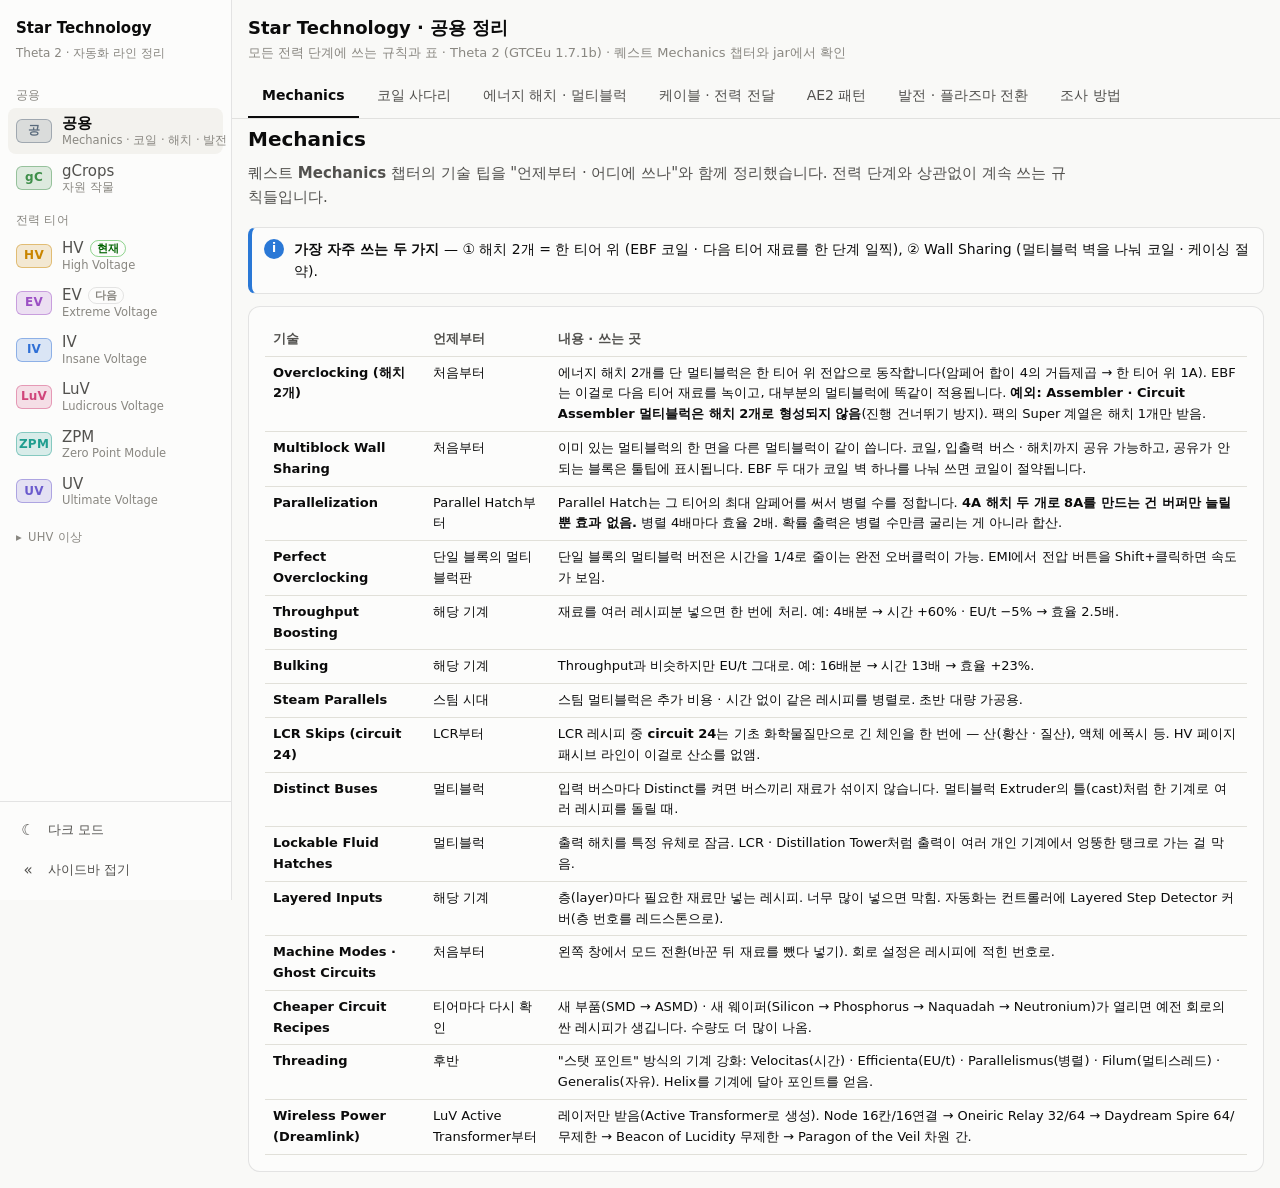
==== commit 58915eac: "Apply GTNH-style AE2 patterns: ME Drive cells instead of subnet tanks, extract-only storage bus on i" ====
--- a/common.html
+++ b/common.html
@@ -36,6 +36,7 @@
   { id: 'coil', name: '코일 사다리' },
   { id: 'hatch', name: '에너지 해치 · 멀티블럭' },
   { id: 'cable', name: '케이블 · 전력 전달' },
+  { id: 'ae2', name: 'AE2 패턴' },
   { id: 'power', name: '발전 · 플라즈마 전환' },
   { id: 'method', name: '조사 방법' },
 ];
@@ -241,7 +242,48 @@
   </ul></div>`;
 }
 
-const VIEWS = { mech: viewMech, coil: viewCoil, hatch: viewHatch, cable: viewCable, power: viewPower, method: viewMethod };
+/* ---------- AE2 패턴 (GTNH에서 가져와 이 팩에 맞춘 것) ----------
+   출처: GTNH 위키 Good Practices With AE · Applied Energistics 2 문서, AE2 1.20.1 공식 가이드(Subnetworks · Storage Bus), 팩 ExtendedAE · MEGA 인게임 가이드.
+   GTNH는 AE2 1.7.10 기반이라 Fluid Discretizer · Dual Interface가 필요했지만, 이 팩의 AE2 15(1.20.1)는 유체가 네트워크 기본 자원이라 빠짐. */
+const AE2P = [
+  ['서브넷 (컨트롤러 없음)', '입출력이 잦은 중간재(광석 처리 · 용액 · 기체)를 따로 둔 작은 네트워크. 채널 8개까지.', '갱신이 서브넷 안에서 끝나고 찾기가 즉시 — 주 네트워크 저장소 · 채널을 안 먹음', 'GTNH', '모든 자원 · 패시브 청크'],
+  ['Storage Bus → Interface (추출 전용)', '한 네트워크의 Storage Bus를 다른 네트워크의 Interface에 붙이면 그 네트워크 전체를 읽음.', '<b>추출 전용으로 두지 않으면 물건이 이웃 네트워크로 샘</b>. 우선순위를 낮춰 주 네트워크 물건이 서브넷에 저장되지 않게', 'GTNH · AE2 가이드', '모든 서브넷 경계(IF)'],
+  ['서브넷이 주 네트워크를 읽기', '방향을 뒤집어 서브넷의 Storage Bus가 주 네트워크 Interface를 봄 → 서브넷의 Stocking Hatch가 원료까지 한 번에 봄.', '멀티블럭 입력 해치 하나로 원료 + 중간재', 'GTNH (Multiblock Recipe Subnetwork)', '<a href="iv.html#passive/3d">IV PBI</a>'],
+  ['탱크 대신 셀 (ME Drive)', '서브넷 저장소를 Super Tank + Storage Bus 대신 ME Drive + 유체 셀(파티션 1종)로.', '셀은 해시가 미리 계산돼 더 가볍다. MEGA 셀 1M~256M · Bulk Cell(한 종류 무한)', 'GTNH · MEGA', 'EV Molten · IV 기체 · LuV 용액 · 공기 · 가루 · ZPM 연료 · 플라즈마'],
+  ['Quartz Fiber로 전력만', '서브넷 Drive · Interface의 전력을 주 네트워크에서 Quartz Fiber로. 네트워크는 이어지지 않음.', '서브넷마다 에너지 셀 · 발전을 두지 않아도 됨', 'AE2 가이드', '모든 서브넷'],
+  ['Pattern Provider 서브넷 (채널 1개로 여러 대)', '주 네트워크 Pattern Provider 1개 → 서브넷 Interface → Storage Bus 여러 개가 같은 기계 여러 대의 입력에.', '기계마다 Pattern Provider를 달면 채널을 대수만큼 씀 — 이건 1개', 'AE2 가이드 · GTNH 병렬화', '<a href="luv.html#resource/fuel3d">LuV Mixer 줄</a>'],
+  ['Stocking Input Bus/Hatch (옮기지 않기)', '재고를 옮기지 않고 입력으로 봄. 멀티블럭 병렬을 먹이기 쉬움.', '"물건을 실제로 옮기는 것은 대규모에서 나쁘다" (GTNH)', 'GTNH · GTCEu', 'IV 이후 멀티블럭 · ZPM 터빈'],
+  ['Pattern Buffer (+ Proxy)', '패턴 + 입력 칸을 멀티블럭 해치 하나로. Proxy로 다른 멀티블럭이 같은 버퍼 공유.', 'GTNH Crafting Input Buffer에 해당 — 입력이 섞이지 않음', 'GTNH · GTCEu', 'LuV 이후 EBF · Fusion'],
+  ['단일 블록: 입력 면 ≠ 출력 면', 'Pattern Provider는 출력면이 아닌 면, 출력면은 Interface로.', 'GT 기계는 출력면으로 입력을 받지 않음', '이 사이트 (사용자 확인)', '모든 단일 블록'],
+  ['Requester · 레벨 유지 튜닝', 'ME Requester(= GTNH Level Maintainer) 목표량과 1회 요청량을 크게, 패턴은 ×16 · ×64로.', '작은 요청이 잦으면 계산 스파이크 (GTNH)', 'GTNH', '모든 청크의 Req'],
+  ['Threshold Level Emitter (ExtendedAE)', '하한 · 상한 래치로 수집기 · 발전기를 켜고 끔.', '탱크가 넘치지도 비지도 않게 — 단순 Level Emitter는 경계에서 깜빡임', 'ExtendedAE', '<a href="luv.html#resource/fuel3d">LuV 공기 서브넷</a>'],
+  ['Overflow Destruction Card', '쓸 곳 없는 부산물 셀 · Storage Bus에 — 가득 차면 버림.', '부산물이 가득 차서 멀티블럭이 멈추는 것을 막음', 'AE2 1.20', 'NO₂ (Liquid Ender Air 증류)'],
+  ['Wireless Connector (ExtendedAE)', '같은 차원 · 제한 거리에서 두 지점을 1:1로 같은 네트워크로. 여러 개는 Wireless Hub.', 'GTNH: Quantum 링보다 가벼움', 'GTNH · ExtendedAE', 'LuV D · T → Fusion'],
+  ['Tag Storage Bus (ExtendedAE)', '태그 · 논리식으로 거름 (예: forge:raw_materials/*).', 'GTNH Oredict 카드 역할 — 광석 · crushed 묶음 분리', 'ExtendedAE', '광석 입구'],
+];
+function viewAe2() {
+  return `
+  <h2>AE2 패턴</h2>
+  <p class="lead">GTNH에서 쓰는 AE2 구성을 이 팩(AE2 15 · ExtendedAE · MEGA Cells · ME Requester · GTCEu ME 해치)에 맞게 옮긴 목록입니다. 각 티어 페이지의 3D 청크가 이 패턴을 씁니다. GTNH는 1.7.10이라 Fluid Discretizer · Dual Interface가 필요했지만 AE2 15는 유체가 기본 자원이라 그 단계가 없습니다.</p>
+  <div class="card"><div class="tscroll"><table><thead><tr><th>패턴</th><th>구성</th><th>왜</th><th>출처</th><th>적용한 곳</th></tr></thead>
+    <tbody>${AE2P.map(([a, b, c, d, e]) => `<tr><td><b>${a}</b></td><td>${b}</td><td>${c}</td><td>${d}</td><td>${e}</td></tr>`).join('')}</tbody></table></div></div>
+  <div class="grid2">
+    <div class="card"><h3>티어별로 쓸 수 있는 GT ME 부품</h3><ul class="pts">
+      <li><b>HV</b>: AE2 부품 + LaserIO만 (GT ME 해치 재료가 EV bus/hatch)</li>
+      <li><b>EV</b>: ME Input/Output Bus · Hatch</li>
+      <li><b>IV</b>: ME Stocking Input Bus · Hatch (IV Sensor = Quantum Star 뒤)</li>
+      <li><b>LuV</b>: ME Pattern Buffer · Proxy</li>
+    </ul></div>
+    <div class="card"><h3>출처</h3><ul class="pts">
+      <li><a href="https://wiki.gtnewhorizons.com/wiki/Good_Practices_With_AE">GTNH — Good Practices With AE</a></li>
+      <li><a href="https://wiki.gtnewhorizons.com/wiki/Applied_Energistics_2">GTNH — Applied Energistics 2</a></li>
+      <li><a href="https://guide.appliedenergistics.org/1.20.1/ae2-mechanics/subnetworks">AE2 1.20.1 가이드 — Subnetworks</a> · <a href="https://guide.appliedenergistics.org/1.20.1/items-blocks-machines/storage_bus">Storage Bus</a></li>
+      <li>ExtendedAE 인게임 가이드(jar) · <a href="https://modrinth.com/mod/mega">MEGA Cells</a></li>
+    </ul></div>
+  </div>`;
+}
+
+const VIEWS = { mech: viewMech, coil: viewCoil, hatch: viewHatch, cable: viewCable, ae2: viewAe2, power: viewPower, method: viewMethod };
 startPage({ key: 'common-web' });
 </script>
 </body>
